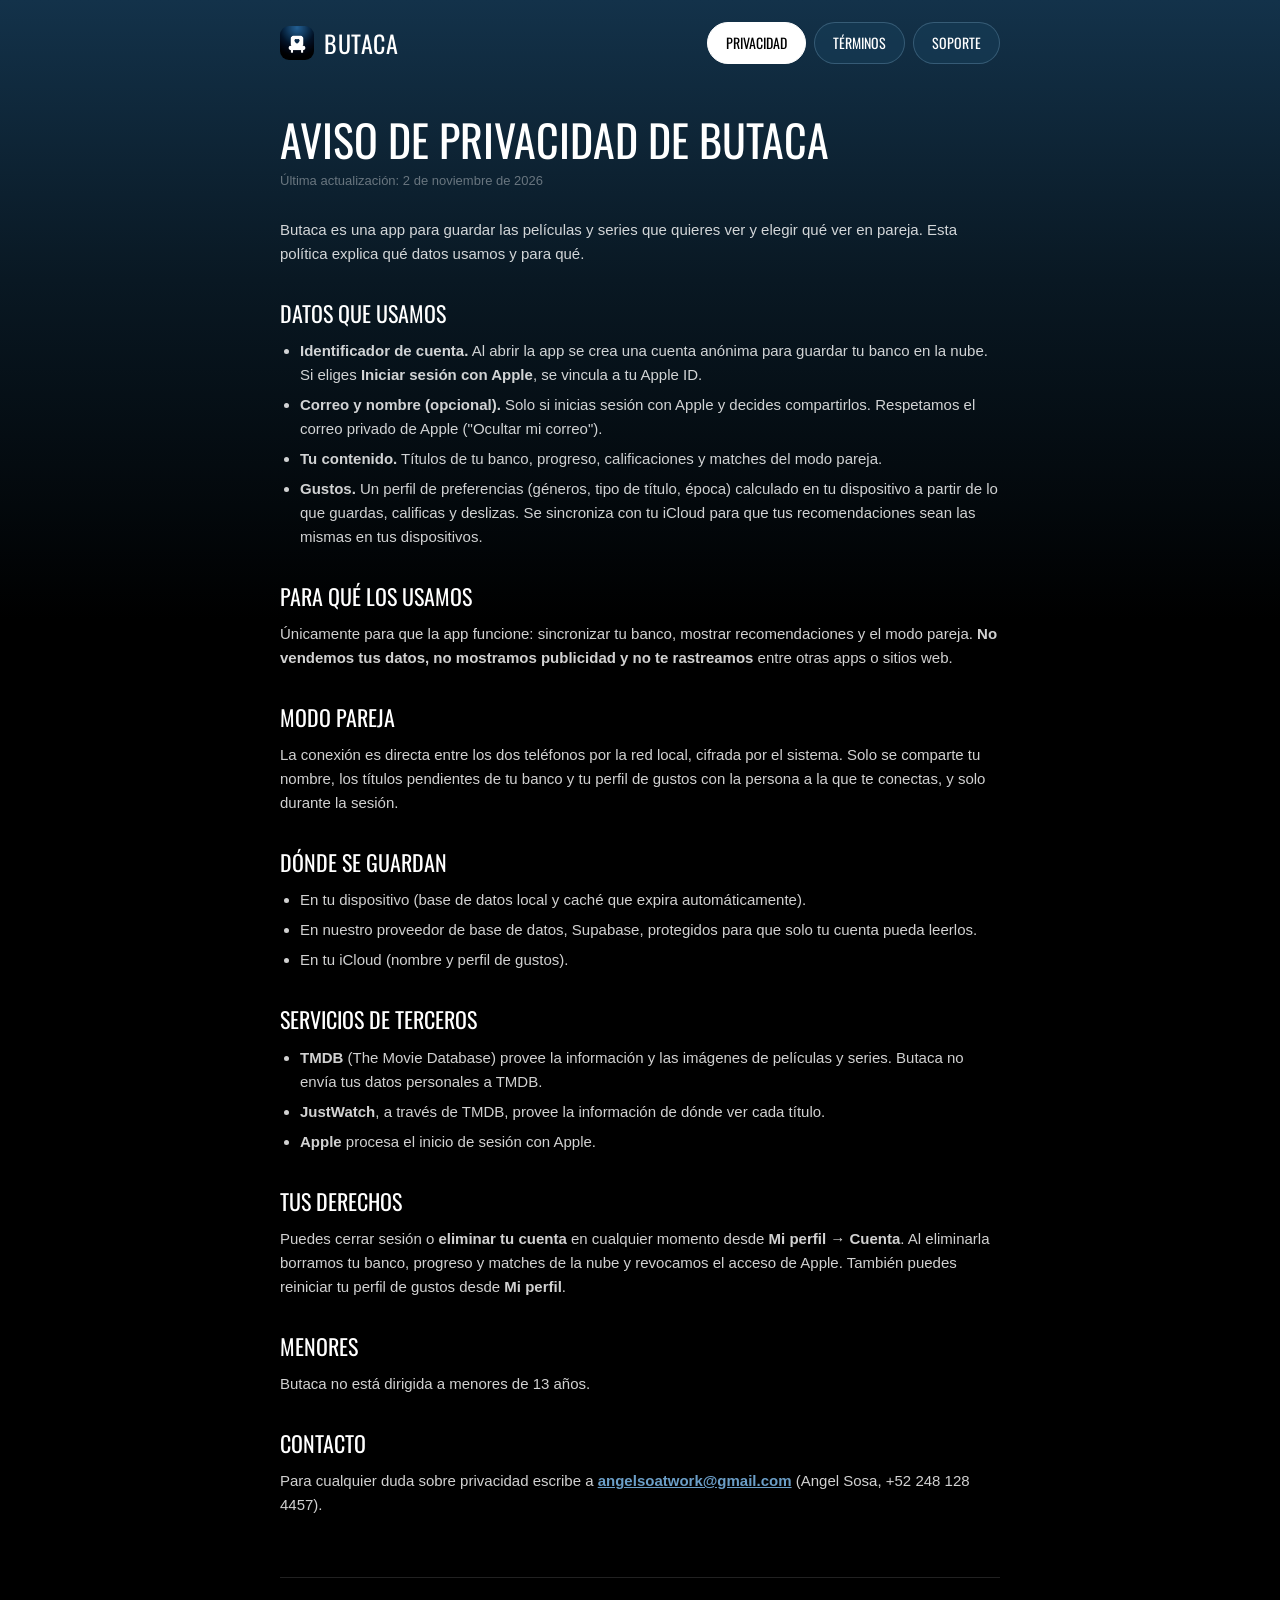
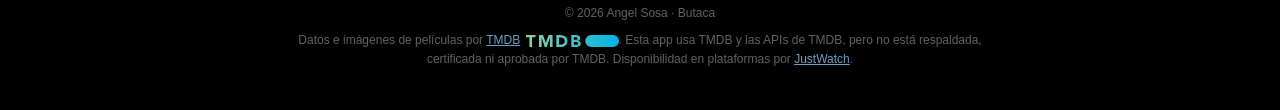
==== privacidad.html @ db2833e5 "Butaca: sitio de privacidad, términos y soporte Co-Authored-By: Claude Opus 5.5 <noreply@anthropic.c" ====
<!doctype html>
<html lang="es">
<head>
<meta charset="utf-8">
<meta name="viewport" content="width=device-width, initial-scale=1">
<title>Aviso de privacidad · Butaca</title>
<meta name="description" content="Aviso de privacidad · Butaca">
<link rel="icon" href="assets/icon.png">
<link rel="preconnect" href="https://fonts.googleapis.com">
<link rel="preconnect" href="https://fonts.gstatic.com" crossorigin>
<link href="https://fonts.googleapis.com/css2?family=Bebas+Neue&family=Oswald:wght@400;500&display=swap" rel="stylesheet">
<link rel="stylesheet" href="assets/style.css">
</head>
<body>
<div class="wrap">
<header class="top">
  <a class="brand" href="index.html"><img src="assets/icon.png" alt="">BUTACA</a>
  <nav>
    <a href="privacidad.html" aria-current="page">Privacidad</a>
    <a href="terminos.html">Términos</a>
    <a href="soporte.html">Soporte</a>
  </nav>
</header>
<article>
<h1>Aviso de privacidad de Butaca</h1>
<p class="updated">Última actualización: 2 de noviembre de 2026</p>
<p>Butaca es una app para guardar las películas y series que quieres ver y elegir qué ver en pareja. Esta política explica qué datos usamos y para qué.</p>
<h2>Datos que usamos</h2>
<ul>
<li><strong>Identificador de cuenta.</strong> Al abrir la app se crea una cuenta anónima para guardar tu banco en la nube. Si eliges <strong>Iniciar sesión con Apple</strong>, se vincula a tu Apple ID.</li>
<li><strong>Correo y nombre (opcional).</strong> Solo si inicias sesión con Apple y decides compartirlos. Respetamos el correo privado de Apple (&quot;Ocultar mi correo&quot;).</li>
<li><strong>Tu contenido.</strong> Títulos de tu banco, progreso, calificaciones y matches del modo pareja.</li>
<li><strong>Gustos.</strong> Un perfil de preferencias (géneros, tipo de título, época) calculado en tu dispositivo a partir de lo que guardas, calificas y deslizas. Se sincroniza con tu iCloud para que tus recomendaciones sean las mismas en tus dispositivos.</li>
</ul>
<h2>Para qué los usamos</h2>
<p>Únicamente para que la app funcione: sincronizar tu banco, mostrar recomendaciones y el modo pareja. <strong>No vendemos tus datos, no mostramos publicidad y no te rastreamos</strong> entre otras apps o sitios web.</p>
<h2>Modo pareja</h2>
<p>La conexión es directa entre los dos teléfonos por la red local, cifrada por el sistema. Solo se comparte tu nombre, los títulos pendientes de tu banco y tu perfil de gustos con la persona a la que te conectas, y solo durante la sesión.</p>
<h2>Dónde se guardan</h2>
<ul>
<li>En tu dispositivo (base de datos local y caché que expira automáticamente).</li>
<li>En nuestro proveedor de base de datos, Supabase, protegidos para que solo tu cuenta pueda leerlos.</li>
<li>En tu iCloud (nombre y perfil de gustos).</li>
</ul>
<h2>Servicios de terceros</h2>
<ul>
<li><strong>TMDB</strong> (The Movie Database) provee la información y las imágenes de películas y series. Butaca no envía tus datos personales a TMDB.</li>
<li><strong>JustWatch</strong>, a través de TMDB, provee la información de dónde ver cada título.</li>
<li><strong>Apple</strong> procesa el inicio de sesión con Apple.</li>
</ul>
<h2>Tus derechos</h2>
<p>Puedes cerrar sesión o <strong>eliminar tu cuenta</strong> en cualquier momento desde <strong>Mi perfil → Cuenta</strong>. Al eliminarla borramos tu banco, progreso y matches de la nube y revocamos el acceso de Apple. También puedes reiniciar tu perfil de gustos desde <strong>Mi perfil</strong>.</p>
<h2>Menores</h2>
<p>Butaca no está dirigida a menores de 13 años.</p>
<h2>Contacto</h2>
<p>Para cualquier duda sobre privacidad escribe a <strong><a href="mailto:angelsoatwork@gmail.com">angelsoatwork@gmail.com</a></strong> (Angel Sosa, +52 248 128 4457).</p>
</article>
<footer>
  <p>© 2026 Angel Sosa · Butaca</p>
  <p style="margin-top:8px">Datos e imágenes de películas por <a href="https://www.themoviedb.org">TMDB</a><img src="assets/tmdb.svg" alt="TMDB">.
  Esta app usa TMDB y las APIs de TMDB, pero no está respaldada, certificada ni aprobada por TMDB.
  Disponibilidad en plataformas por <a href="https://www.justwatch.com">JustWatch</a>.</p>
</footer>
</div>
</body>
</html>
---- assets/style.css ----
:root {
  --stage: #13324A; --stage-mid: #091823; --navy: #163B55; --navy-stroke: #4D7590;
  --steel: #6B9EC7; --ink: #0B0D10; --ink-stroke: rgba(255,255,255,.13);
  --text: #fff; --muted: rgba(255,255,255,.62); --faint: rgba(255,255,255,.38); --heart: #FF616B;
}
* { box-sizing: border-box; margin: 0; padding: 0; }
html { background: #000; }
body {
  font-family: -apple-system, BlinkMacSystemFont, "SF Pro Text", "Helvetica Neue", sans-serif;
  color: var(--text); line-height: 1.6; min-height: 100vh;
  background: linear-gradient(180deg, var(--stage) 0, var(--stage-mid) 280px, #000 620px) no-repeat, #000;
  -webkit-font-smoothing: antialiased;
}
.display, h1, h2, h3, nav a, .btn, .pill, .kicker { font-family: "Oswald", "Arial Narrow", sans-serif; font-weight: 400; text-transform: uppercase; }
.wrap { max-width: 760px; margin: 0 auto; padding: 0 20px; }
header.top { display: flex; align-items: center; justify-content: space-between; padding: 22px 0; }
.brand { display: flex; align-items: center; gap: 10px; color: var(--text); text-decoration: none; font-family: "Oswald", sans-serif; font-size: 24px; letter-spacing: .5px; }
.brand img { width: 34px; height: 34px; border-radius: 9px; }
nav { display: flex; gap: 8px; flex-wrap: wrap; }
nav a { color: var(--text); text-decoration: none; font-size: 14px; padding: 9px 18px; border-radius: 999px;
  background: rgba(22,59,85,.7); border: 1px solid rgba(77,117,144,.6); }
nav a[aria-current="page"] { background: #fff; color: #000; border-color: #fff; }
.hero { text-align: center; padding: 70px 0 40px; }
.hero .kicker { color: var(--muted); font-size: 13px; letter-spacing: 3px; }
.hero h1 { font-family: "Bebas Neue", "Oswald", sans-serif; font-size: clamp(72px, 16vw, 140px); line-height: .9; letter-spacing: 2px; margin: 12px 0 18px; }
.hero p { color: var(--muted); max-width: 520px; margin: 0 auto; }
.pills { display: flex; gap: 8px; justify-content: center; flex-wrap: wrap; margin: 26px 0; }
.pill { font-size: 11px; letter-spacing: .4px; padding: 6px 14px; border-radius: 999px; background: var(--ink); border: 1px solid var(--ink-stroke); }
.btn { display: inline-flex; align-items: center; gap: 14px; background: #fff; color: #000; text-decoration: none; font-size: 19px;
  padding: 6px 6px 6px 28px; border-radius: 999px; }
.btn span { background: #000; color: #fff; border-radius: 999px; padding: 10px 20px; font-size: 16px; }
.card { background: var(--ink); border: 1px solid var(--ink-stroke); border-radius: 28px; padding: 26px; margin: 18px 0; }
article { padding: 30px 0 60px; }
article h1 { font-size: 44px; line-height: 1.1; margin-bottom: 6px; }
article .updated { color: var(--faint); font-size: 13px; margin-bottom: 26px; }
article h2 { font-size: 22px; margin: 30px 0 8px; }
article p, article li { color: rgba(255,255,255,.82); font-size: 15px; }
article ul, article ol { padding-left: 20px; margin: 8px 0; }
article li { margin: 6px 0; }
a { color: var(--steel); }
.grid { display: grid; grid-template-columns: repeat(auto-fit, minmax(200px, 1fr)); gap: 12px; margin: 30px 0; }
.feature { background: var(--ink); border: 1px solid var(--ink-stroke); border-radius: 24px; padding: 20px; }
.feature h3 { font-size: 18px; margin-bottom: 4px; }
.feature p { color: var(--muted); font-size: 14px; }
footer { border-top: 1px solid var(--ink-stroke); padding: 26px 0 40px; color: var(--faint); font-size: 12px; text-align: center; }
footer img { height: 12px; vertical-align: middle; margin-left: 6px; }
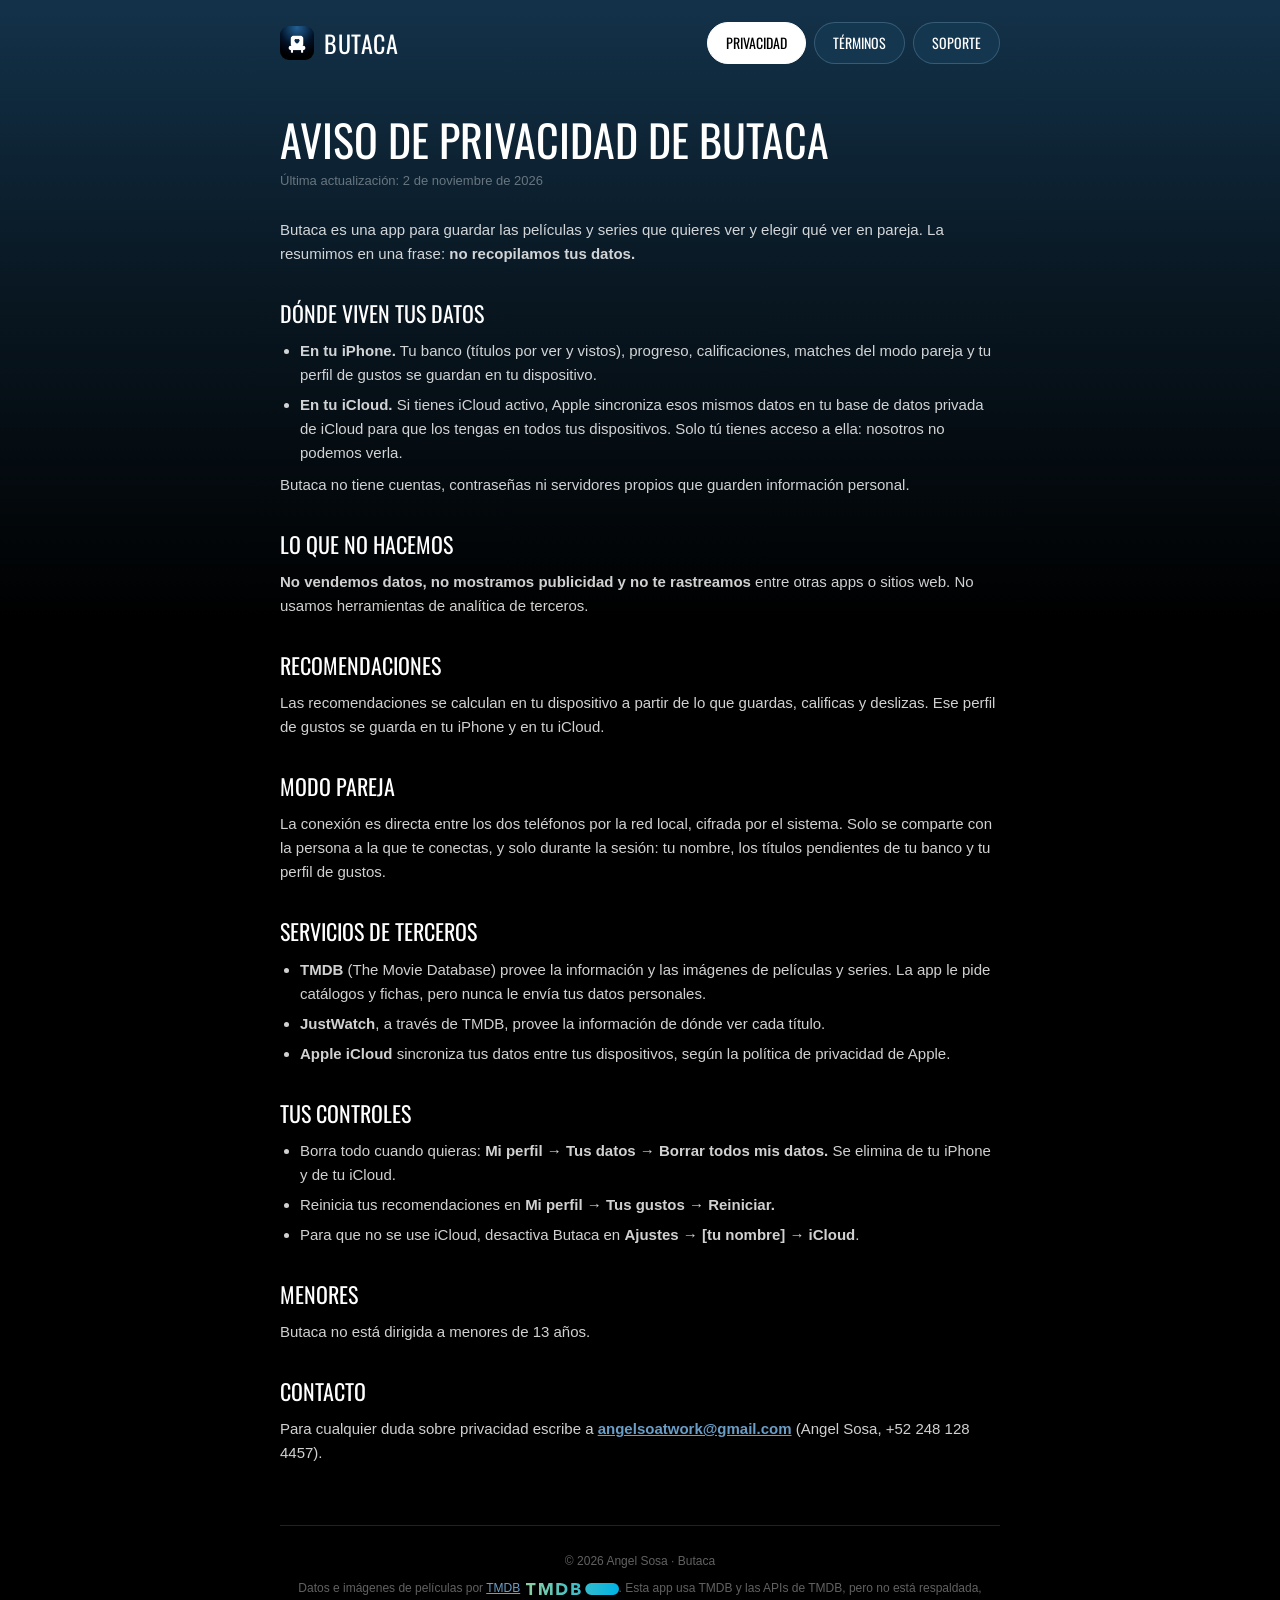
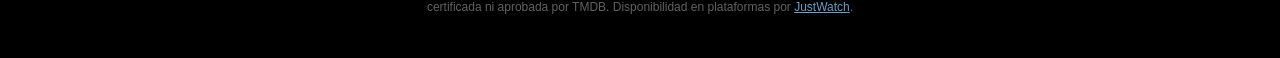
==== commit 85c63543: "Privacidad: datos solo en el dispositivo e iCloud (sin servidor) Co-Authored-By: Claude Opus 5.5 <no" ====
--- a/privacidad.html
+++ b/privacidad.html
@@ -24,32 +24,31 @@
 <article>
 <h1>Aviso de privacidad de Butaca</h1>
 <p class="updated">Última actualización: 2 de noviembre de 2026</p>
-<p>Butaca es una app para guardar las películas y series que quieres ver y elegir qué ver en pareja. Esta política explica qué datos usamos y para qué.</p>
-<h2>Datos que usamos</h2>
+<p>Butaca es una app para guardar las películas y series que quieres ver y elegir qué ver en pareja. La resumimos en una frase: <strong>no recopilamos tus datos.</strong></p>
+<h2>Dónde viven tus datos</h2>
 <ul>
-<li><strong>Identificador de cuenta.</strong> Al abrir la app se crea una cuenta anónima para guardar tu banco en la nube. Si eliges <strong>Iniciar sesión con Apple</strong>, se vincula a tu Apple ID.</li>
-<li><strong>Correo y nombre (opcional).</strong> Solo si inicias sesión con Apple y decides compartirlos. Respetamos el correo privado de Apple (&quot;Ocultar mi correo&quot;).</li>
-<li><strong>Tu contenido.</strong> Títulos de tu banco, progreso, calificaciones y matches del modo pareja.</li>
-<li><strong>Gustos.</strong> Un perfil de preferencias (géneros, tipo de título, época) calculado en tu dispositivo a partir de lo que guardas, calificas y deslizas. Se sincroniza con tu iCloud para que tus recomendaciones sean las mismas en tus dispositivos.</li>
+<li><strong>En tu iPhone.</strong> Tu banco (títulos por ver y vistos), progreso, calificaciones, matches del modo pareja y tu perfil de gustos se guardan en tu dispositivo.</li>
+<li><strong>En tu iCloud.</strong> Si tienes iCloud activo, Apple sincroniza esos mismos datos en tu base de datos privada de iCloud para que los tengas en todos tus dispositivos. Solo tú tienes acceso a ella: nosotros no podemos verla.</li>
 </ul>
-<h2>Para qué los usamos</h2>
-<p>Únicamente para que la app funcione: sincronizar tu banco, mostrar recomendaciones y el modo pareja. <strong>No vendemos tus datos, no mostramos publicidad y no te rastreamos</strong> entre otras apps o sitios web.</p>
+<p>Butaca no tiene cuentas, contraseñas ni servidores propios que guarden información personal.</p>
+<h2>Lo que no hacemos</h2>
+<p><strong>No vendemos datos, no mostramos publicidad y no te rastreamos</strong> entre otras apps o sitios web. No usamos herramientas de analítica de terceros.</p>
+<h2>Recomendaciones</h2>
+<p>Las recomendaciones se calculan en tu dispositivo a partir de lo que guardas, calificas y deslizas. Ese perfil de gustos se guarda en tu iPhone y en tu iCloud.</p>
 <h2>Modo pareja</h2>
-<p>La conexión es directa entre los dos teléfonos por la red local, cifrada por el sistema. Solo se comparte tu nombre, los títulos pendientes de tu banco y tu perfil de gustos con la persona a la que te conectas, y solo durante la sesión.</p>
-<h2>Dónde se guardan</h2>
-<ul>
-<li>En tu dispositivo (base de datos local y caché que expira automáticamente).</li>
-<li>En nuestro proveedor de base de datos, Supabase, protegidos para que solo tu cuenta pueda leerlos.</li>
-<li>En tu iCloud (nombre y perfil de gustos).</li>
-</ul>
+<p>La conexión es directa entre los dos teléfonos por la red local, cifrada por el sistema. Solo se comparte con la persona a la que te conectas, y solo durante la sesión: tu nombre, los títulos pendientes de tu banco y tu perfil de gustos.</p>
 <h2>Servicios de terceros</h2>
 <ul>
-<li><strong>TMDB</strong> (The Movie Database) provee la información y las imágenes de películas y series. Butaca no envía tus datos personales a TMDB.</li>
+<li><strong>TMDB</strong> (The Movie Database) provee la información y las imágenes de películas y series. La app le pide catálogos y fichas, pero nunca le envía tus datos personales.</li>
 <li><strong>JustWatch</strong>, a través de TMDB, provee la información de dónde ver cada título.</li>
-<li><strong>Apple</strong> procesa el inicio de sesión con Apple.</li>
+<li><strong>Apple iCloud</strong> sincroniza tus datos entre tus dispositivos, según la política de privacidad de Apple.</li>
 </ul>
-<h2>Tus derechos</h2>
-<p>Puedes cerrar sesión o <strong>eliminar tu cuenta</strong> en cualquier momento desde <strong>Mi perfil → Cuenta</strong>. Al eliminarla borramos tu banco, progreso y matches de la nube y revocamos el acceso de Apple. También puedes reiniciar tu perfil de gustos desde <strong>Mi perfil</strong>.</p>
+<h2>Tus controles</h2>
+<ul>
+<li>Borra todo cuando quieras: <strong>Mi perfil → Tus datos → Borrar todos mis datos.</strong> Se elimina de tu iPhone y de tu iCloud.</li>
+<li>Reinicia tus recomendaciones en <strong>Mi perfil → Tus gustos → Reiniciar.</strong></li>
+<li>Para que no se use iCloud, desactiva Butaca en <strong>Ajustes → [tu nombre] → iCloud</strong>.</li>
+</ul>
 <h2>Menores</h2>
 <p>Butaca no está dirigida a menores de 13 años.</p>
 <h2>Contacto</h2>
